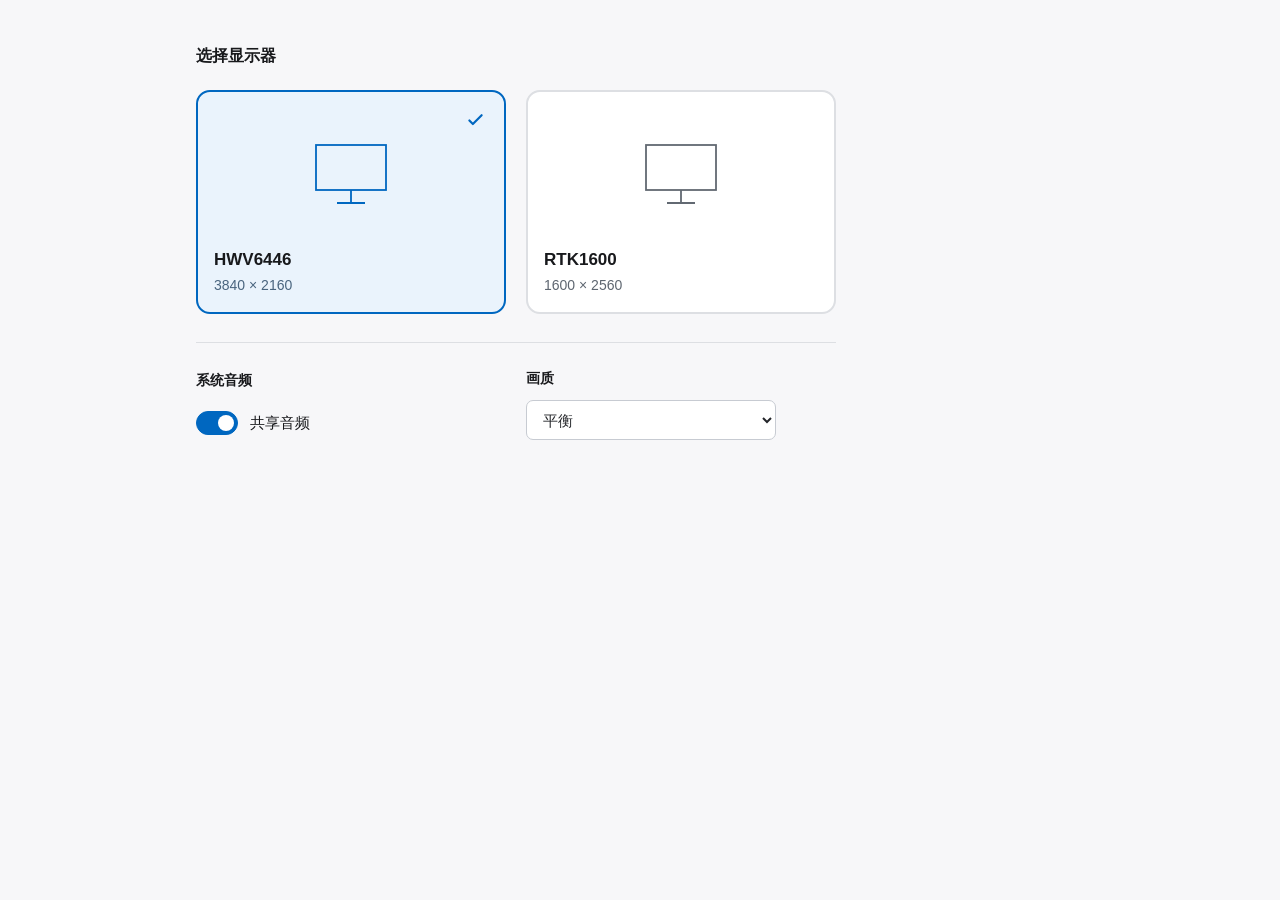
==== design/prototypes/desktop/2026-10-31-monitor-selection/index.html @ 1692af1a "design: add monitor selection hover demo" ====
<!doctype html>
<html lang="zh-CN">
<head>
  <meta charset="utf-8">
  <meta name="viewport" content="width=device-width,initial-scale=1">
  <meta name="color-scheme" content="light">
  <title>YM_Link · 显示器选择</title>
  <style>
    :root {
      color-scheme: light;
      font-family: "Segoe UI", "Microsoft YaHei UI", sans-serif;
      color: #18191c;
      background: #f7f7f9;
      --ym-accent: #0067c0;
      --ym-selected: #eaf3fc;
      --ym-hairline: #dddfe3;
    }
    * { box-sizing: border-box; }
    body { margin: 0; }
    ::selection { color: #fff; background: var(--ym-accent); }
    main { max-width: 960px; padding: 44px 36px 48px; margin: auto; }
    h1, h2 { margin: 0; font-size: 16px; line-height: 1.5; font-weight: 600; }
    fieldset { min-width: 0; padding: 0; border: 0; margin: 0; }
    legend { padding: 0; margin-bottom: 22px; }
    .monitors { display: grid; grid-template-columns: repeat(2, minmax(0, 1fr)); gap: 20px; max-width: 640px; }
    .monitor-choice { position: relative; min-width: 0; }
    .monitor-radio, .audio-input {
      position: absolute; width: 1px; height: 1px; padding: 0;
      overflow: hidden; clip-path: inset(50%); white-space: nowrap;
    }
    .monitor-tile {
      position: relative; display: flex; flex-direction: column;
      min-height: 224px; padding: 16px; border: 2px solid var(--ym-hairline);
      border-radius: 14px; background: #fff; cursor: pointer;
      transition: background-color 120ms ease-out, border-color 120ms ease-out;
      -webkit-tap-highlight-color: transparent;
    }
    .monitor-tile:hover { background: #f0f1f3; border-color: #b7bec7; }
    /* Selection owns the same border and fill in both idle and hover states. */
    .monitor-radio:checked + .monitor-tile,
    .monitor-radio:checked + .monitor-tile:hover {
      background: var(--ym-selected); border-color: var(--ym-accent);
    }
    .monitor-illustration {
      display: flex; align-items: center; justify-content: center;
      height: 132px; color: #626972;
    }
    .monitor-icon { width: 80px; height: 66px; fill: none; stroke: currentColor; stroke-width: 1.8; }
    .monitor-radio:checked + .monitor-tile .monitor-illustration { color: var(--ym-accent); }
    .monitor-details { display: grid; gap: 3px; margin-top: auto; }
    .monitor-name { width: fit-content; font-size: 17px; line-height: 1.4; font-weight: 600; }
    .monitor-resolution { color: #5e6670; font-size: 14px; line-height: 1.5; font-variant-numeric: tabular-nums; }
    .monitor-radio:checked + .monitor-tile .monitor-resolution { color: #49647e; }
    .selected-mark {
      position: absolute; top: 18px; right: 18px; width: 21px; height: 21px;
      fill: none; stroke: var(--ym-accent); stroke-width: 2.5;
      stroke-linecap: round; stroke-linejoin: round; visibility: hidden;
    }
    .monitor-radio:checked + .monitor-tile .selected-mark { visibility: visible; }
    /* A keyboard-only cue stays inside the card, away from its perimeter. */
    .monitor-radio:focus-visible + .monitor-tile .monitor-name {
      outline: 2px solid var(--ym-accent); outline-offset: 4px; border-radius: 2px;
    }
    .settings {
      display: grid; grid-template-columns: repeat(2, minmax(0, 1fr)); gap: 20px;
      max-width: 640px; margin-top: 28px; padding-top: 27px; border-top: 1px solid var(--ym-hairline);
    }
    .settings h2, .quality-label { display: block; margin-bottom: 12px; font-size: 14px; font-weight: 600; }
    .audio-control { position: relative; display: inline-flex; min-height: 40px; align-items: center; gap: 12px; cursor: pointer; font-size: 15px; }
    .audio-track {
      display: inline-flex; align-items: center; width: 42px; height: 24px;
      padding: 3px; border: 1px solid #727982; border-radius: 20px; background: #fff;
    }
    .audio-track::after { content: ""; width: 16px; height: 16px; border-radius: 50%; background: #727982; }
    .audio-input:checked + .audio-track { border-color: var(--ym-accent); background: var(--ym-accent); }
    .audio-input:checked + .audio-track::after { transform: translateX(18px); background: #fff; }
    .audio-input:focus-visible + .audio-track { outline: 2px solid var(--ym-accent); outline-offset: 3px; }
    .quality-select {
      width: 100%; max-width: 250px; height: 40px; padding: 0 12px; border: 1px solid #c7cbd2;
      border-radius: 7px; color: #24262a; background: #fff; font: inherit; font-size: 15px;
    }
    .quality-select:hover { border-color: #8d949e; }
    .quality-select:focus-visible { outline: 2px solid var(--ym-accent); outline-offset: 2px; }
    .sr-only { position: absolute; width: 1px; height: 1px; overflow: hidden; clip-path: inset(50%); }
    @media (max-width: 520px) {
      main { padding: 28px 20px 36px; }
      .monitors { grid-template-columns: 1fr; gap: 14px; }
      .monitor-tile { min-height: 204px; }
      .monitor-illustration { height: 112px; }
      .settings { grid-template-columns: 1fr; gap: 24px; }
    }
    @media (prefers-reduced-motion: reduce) { .monitor-tile { transition: none; } }
    @media (forced-colors: active) {
      .monitor-tile { border-color: ButtonText; background: Canvas; }
      .monitor-radio:checked + .monitor-tile,
      .monitor-radio:checked + .monitor-tile:hover { border-color: Highlight; background: Canvas; }
      .monitor-radio:focus-visible + .monitor-tile .monitor-name { outline-color: Highlight; }
      .monitor-radio:checked + .monitor-tile .monitor-illustration,
      .monitor-radio:checked + .monitor-tile .monitor-resolution { color: CanvasText; }
      .selected-mark { stroke: Highlight; }
      .audio-track { border-color: ButtonText; }
      .audio-input:checked + .audio-track { background: Highlight; }
      .audio-input:checked + .audio-track::after { background: HighlightText; }
    }
  </style>
</head>
<body>
  <main>
    <fieldset>
      <legend><h1>选择显示器</h1></legend>
      <div class="monitors">
        <div class="monitor-choice">
          <input class="monitor-radio" id="monitor-main" type="radio" name="monitor" value="HWV6446" checked>
          <label class="monitor-tile" for="monitor-main">
            <svg class="selected-mark" viewBox="0 0 24 24" aria-hidden="true"><path d="m5 12 4 4L19 6"/></svg>
            <span class="monitor-illustration" aria-hidden="true">
              <svg class="monitor-icon" viewBox="0 0 80 66"><rect x="5" y="4" width="70" height="45"/><path d="M40 49v13M26 62h28"/></svg>
            </span>
            <span class="monitor-details"><span class="monitor-name">HWV6446</span><span class="monitor-resolution">3840 × 2160</span></span>
          </label>
        </div>
        <div class="monitor-choice">
          <input class="monitor-radio" id="monitor-secondary" type="radio" name="monitor" value="RTK1600">
          <label class="monitor-tile" for="monitor-secondary">
            <svg class="selected-mark" viewBox="0 0 24 24" aria-hidden="true"><path d="m5 12 4 4L19 6"/></svg>
            <span class="monitor-illustration" aria-hidden="true">
              <svg class="monitor-icon" viewBox="0 0 80 66"><rect x="5" y="4" width="70" height="45"/><path d="M40 49v13M26 62h28"/></svg>
            </span>
            <span class="monitor-details"><span class="monitor-name">RTK1600</span><span class="monitor-resolution">1600 × 2560</span></span>
          </label>
        </div>
      </div>
    </fieldset>
    <div class="settings">
      <section aria-labelledby="audio-heading">
        <h2 id="audio-heading">系统音频</h2>
        <label class="audio-control">
          <input class="audio-input" type="checkbox" checked>
          <span class="audio-track" aria-hidden="true"></span><span>共享音频</span>
        </label>
      </section>
      <div>
        <label class="quality-label" for="quality">画质</label>
        <select class="quality-select" id="quality"><option>流畅</option><option selected>平衡</option><option>清晰</option></select>
      </div>
    </div>
    <p class="sr-only" id="selection-status" aria-live="polite"></p>
  </main>
  <script>
    document.querySelectorAll('input[name="monitor"]').forEach(input => {
      input.addEventListener('change', () => {
        document.getElementById('selection-status').textContent = `已选择 ${input.value}`;
      });
    });
  </script>
</body>
</html>
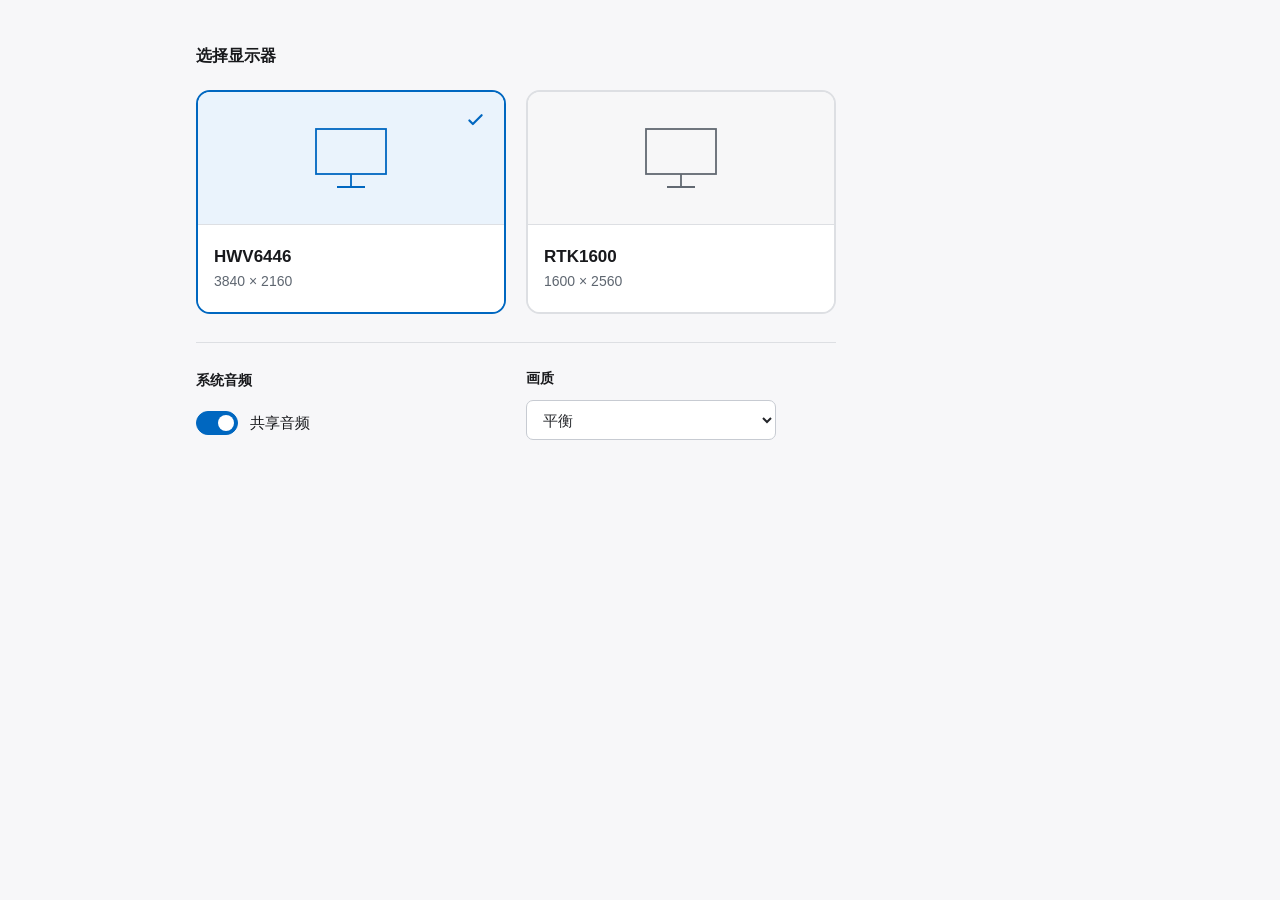
==== commit 3b90cd8f: "fix(windows): separate monitor preview and display details" ====
--- a/design/prototypes/desktop/2026-10-31-monitor-selection/index.html
+++ b/design/prototypes/desktop/2026-10-31-monitor-selection/index.html
@@ -30,27 +30,31 @@
     }
     .monitor-tile {
       position: relative; display: flex; flex-direction: column;
-      min-height: 224px; padding: 16px; border: 2px solid var(--ym-hairline);
+      min-height: 224px; border: 2px solid var(--ym-hairline);
       border-radius: 14px; background: #fff; cursor: pointer;
-      transition: background-color 120ms ease-out, border-color 120ms ease-out;
+      transition: border-color 120ms ease-out;
       -webkit-tap-highlight-color: transparent;
     }
-    .monitor-tile:hover { background: #f0f1f3; border-color: #b7bec7; }
-    /* Selection owns the same border and fill in both idle and hover states. */
+    .monitor-tile:hover { border-color: #b7bec7; }
+    /* Selection keeps one perimeter; only the preview receives its fill. */
     .monitor-radio:checked + .monitor-tile,
     .monitor-radio:checked + .monitor-tile:hover {
-      background: var(--ym-selected); border-color: var(--ym-accent);
+      border-color: var(--ym-accent);
     }
     .monitor-illustration {
       display: flex; align-items: center; justify-content: center;
-      height: 132px; color: #626972;
+      flex-shrink: 0; height: 132px; padding: 16px; border-radius: 12px 12px 0 0;
+      color: #626972; background: #f7f7f8; transition: background-color 120ms ease-out;
     }
+    .monitor-tile:hover .monitor-illustration { background: #f0f1f3; }
     .monitor-icon { width: 80px; height: 66px; fill: none; stroke: currentColor; stroke-width: 1.8; }
-    .monitor-radio:checked + .monitor-tile .monitor-illustration { color: var(--ym-accent); }
-    .monitor-details { display: grid; gap: 3px; margin-top: auto; }
+    .monitor-radio:checked + .monitor-tile .monitor-illustration { color: var(--ym-accent); background: var(--ym-selected); }
+    .monitor-details {
+      display: grid; flex: 1; align-content: center; gap: 3px; padding: 16px;
+      border-top: 1px solid var(--ym-hairline); border-radius: 0 0 12px 12px; background: #fff;
+    }
     .monitor-name { width: fit-content; font-size: 17px; line-height: 1.4; font-weight: 600; }
     .monitor-resolution { color: #5e6670; font-size: 14px; line-height: 1.5; font-variant-numeric: tabular-nums; }
-    .monitor-radio:checked + .monitor-tile .monitor-resolution { color: #49647e; }
     .selected-mark {
       position: absolute; top: 18px; right: 18px; width: 21px; height: 21px;
       fill: none; stroke: var(--ym-accent); stroke-width: 2.5;
@@ -89,14 +93,16 @@
       .monitor-illustration { height: 112px; }
       .settings { grid-template-columns: 1fr; gap: 24px; }
     }
-    @media (prefers-reduced-motion: reduce) { .monitor-tile { transition: none; } }
+    @media (prefers-reduced-motion: reduce) { .monitor-tile, .monitor-illustration { transition: none; } }
     @media (forced-colors: active) {
-      .monitor-tile { border-color: ButtonText; background: Canvas; }
+      .monitor-tile, .monitor-tile:hover { border-color: ButtonText; background: Canvas; }
       .monitor-radio:checked + .monitor-tile,
       .monitor-radio:checked + .monitor-tile:hover { border-color: Highlight; background: Canvas; }
+      .monitor-illustration, .monitor-tile:hover .monitor-illustration,
+      .monitor-radio:checked + .monitor-tile .monitor-illustration { color: CanvasText; background: Canvas; }
+      .monitor-details { border-color: ButtonText; background: Canvas; }
       .monitor-radio:focus-visible + .monitor-tile .monitor-name { outline-color: Highlight; }
-      .monitor-radio:checked + .monitor-tile .monitor-illustration,
-      .monitor-radio:checked + .monitor-tile .monitor-resolution { color: CanvasText; }
+      .monitor-resolution { color: CanvasText; }
       .selected-mark { stroke: Highlight; }
       .audio-track { border-color: ButtonText; }
       .audio-input:checked + .audio-track { background: Highlight; }
